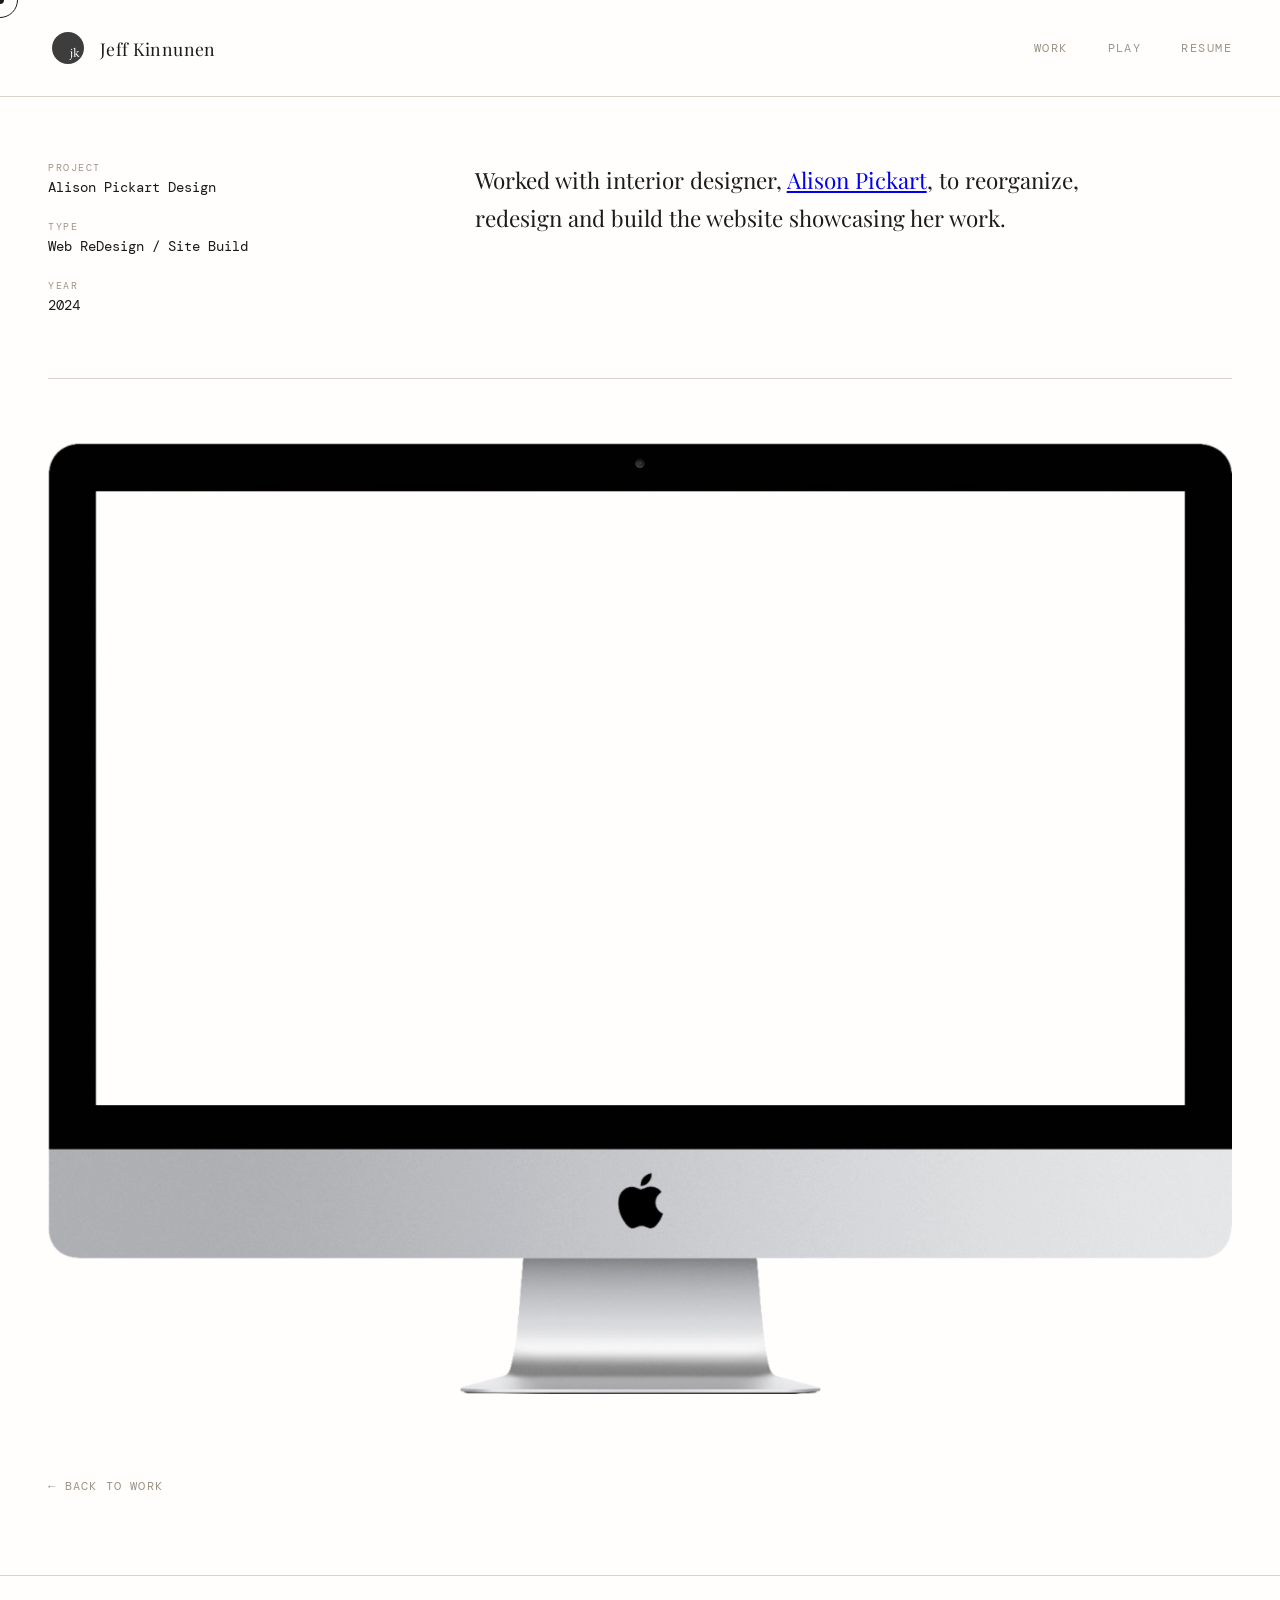
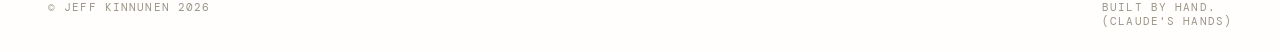
==== alisonpickart.html @ 4a00dc33 "Add files via upload" ====
<!DOCTYPE html>
<html lang="en">
<head>
  <meta charset="UTF-8" />
  <meta name="viewport" content="width=device-width, initial-scale=1.0"/>
  <title>Alison Pickart Design</title>
  <link rel="stylesheet" href="styles.css" />
</head>
<body>

  <site-header></site-header>

  <!-- INTRO -->
  <section class="project-intro">
    <div class="project-meta">
      <div class="meta-item">
        <span class="meta-label">Project</span>
        <span class="meta-value">Alison Pickart Design</span>
      </div>
      <div class="meta-item">
        <span class="meta-label">Type</span>
        <span class="meta-value">Web ReDesign / Site Build</span>
      </div>
      <div class="meta-item">
        <span class="meta-label">Year</span>
        <span class="meta-value">2024</span>
      </div>
    </div>
    <div class="project-description">
      <p>Worked with interior designer, <a href="https://www.alisonpickart.com/" target="_blank">Alison Pickart</a>, to reorganize, redesign and build the website showcasing her work.</p>
    </div>
  </section>

<div class="project-divider"></div>

<!-- DESKTOP + MOBILE SIDE BY SIDE -->
  <section class="project-screens">
    <div class="screen screen--mobile">
      <div class="desktop-frame">
        <div class="desktop-screen">
          <div class="desktop-screen-inner">
            <img src="images/APinteriors.png" alt="Plants For The Win" />
          </div>
        </div>
          <img src="images/desktop.png" alt="iPhone frame" class="phone-bezel" />
      </div>
    </div>
  </section>

  <!-- BACK LINK -->
  <div class="project-back">
    <a href="index.html">← Back to Work</a>
  </div>

  <site-footer></site-footer>
  <script src="components.js"></script>

  <script>

  // ── Phone scroll ─────────────────────────────
  const desktopFrame  = document.querySelector('.desktop-frame');
  const desktopScreen = document.querySelector('.desktop-screen-inner');
  let currentScroll = 0;

  desktopFrame.addEventListener('wheel', (e) => {
    e.preventDefault();
    const containerH = document.querySelector('.desktop-screen').offsetHeight;
    const totalH     = Array.from(desktopScreen.children)
                         .reduce((sum, img) => sum + img.offsetHeight, 0);
    const maxScroll  = totalH - containerH;
    currentScroll = Math.min(Math.max(currentScroll + e.deltaY, 0), maxScroll);
    desktopScreen.style.transform = `translateY(-${currentScroll}px)`;
  }, { passive: false });

</script>

</body>
</html>
---- styles.css ----
/* ============================================================
   styles.css — Shared styles for Work, Play, and Resume pages
   ============================================================ */

@import url('https://fonts.googleapis.com/css2?family=Playfair+Display:ital,wght@0,400;0,700;1,400&family=DM+Mono:wght@300;400&display=swap');

*, *::before, *::after {
  box-sizing: border-box;
  margin: 0;
  padding: 0;
}


:root {
  --bg:      #fffefd;
  --ink:     #1A1A18;
  --accent:  #C8502A;
  --muted:   #9A9587;
  --border:  #D8D3CB;
  --cursor-color: #1A1A18;
  --dot-size:     8px;
  --ring-size:    36px;
  --ring-border:  1.5px;
}

body {
  background: var(--bg);
  color: var(--ink);
  font-family: 'DM Mono', monospace;
  min-height: 100vh;
  cursor: none;
}

/* ── FOOTER ──────────────────────────────────────────────── */
footer {
  display: flex;
  justify-content: space-between;
  padding: 24px 48px;
  border-top: 1px solid var(--border);
  font-size: 0.7rem;
  letter-spacing: 0.1em;
  text-transform: uppercase;
  color: var(--muted);
}

 /* ─── Cursor Elements ──────────────────────────── */
* { cursor: none !important; }
    /* Small dot — snaps instantly to mouse */
    #cursor-dot {
      position: fixed;
      top: 0; left: 0;
      width: var(--dot-size);
      height: var(--dot-size);
      background: var(--cursor-color);
      border-radius: 50%;
      pointer-events: none;
      z-index: 99999;
      transform: translate(-50%, -50%);
      /* No transition — instant follow */
      will-change: transform;
    }

    /* Larger ring — lags slightly behind */
    #cursor-ring {
      position: fixed;
      top: 0; left: 0;
      width: var(--ring-size);
      height: var(--ring-size);
      border: var(--ring-border) solid var(--cursor-color);
      border-radius: 50%;
      pointer-events: none;
      z-index: 99998;
      transform: translate(-50%, -50%);
      transition:
        width 0.25s ease,
        height 0.25s ease,
        border-color 0.25s ease,
        opacity 0.25s ease,
        background 0.25s ease;
      will-change: transform;
    }
    /* ─── Cursor States ────────────────────────────── */

    /* Hovering a link or button → ring expands & fills slightly */
    #cursor-ring.is-hovering {
      width: 52px;
      height: 52px;
      background: rgba(17,17,17,0.06);
      border-color: var(--cursor-color);
    }

    /* Dot hides on hover (ring takes over) */
    #cursor-dot.is-hovering {
      opacity: 0;
      transform: translate(-50%, -50%) scale(0);
      transition: opacity 0.15s, transform 0.15s;
    }

    /* Clicking → ring shrinks */
    #cursor-ring.is-clicking {
      width: 22px;
      height: 22px;
      background: rgba(17,17,17,0.15);
    }

    /* Cursor hidden when leaving window */
    #cursor-dot.is-hidden,
    #cursor-ring.is-hidden {
      opacity: 0;
    }

/* ── HEADER ──────────────────────────────────────────────── */

header {
  display: flex;
  align-items: center;
  justify-content: space-between;
  padding: 28px 48px;
  border-bottom: 1px solid var(--border);
  position: sticky;
  top: 0;
  background: var(--bg);
  z-index: 10;
}

.logo {
  display: flex;
  align-items: center;
  gap: 12px;
  text-decoration: none;
}

.logo-mark {
  width: 40px;
  height: 40px;
  display: grid;
  place-items: center;
}

.logo-mark svg {
  width: 32px;
  height: 32px;
  fill: var(--bg);
}

.logo-text {
  font-family: 'Playfair Display', serif;
  font-size: 1.1rem;
  color: var(--ink);
  letter-spacing: 0.02em;
}

nav {
  display: flex;
  gap: 40px;
  list-style: none;
  align-items: center;
}

nav a {
  font-family: 'DM Mono', monospace;
  font-size: 0.75rem;
  letter-spacing: 0.12em;
  text-transform: uppercase;
  color: var(--muted);
  text-decoration: none;
  transition: color 0.2s;
  position: relative;
}

nav a:hover {
  color: var(--ink);
}

nav a.active {
  color: var(--ink);
}

nav a.active::after {
  content: '';
  position: absolute;
  bottom: -4px;
  left: 0;
  right: 0;
  height: 1px;
  background: var(--accent);
}

a.work-item {
  display: block;
  text-decoration: none;
  color: inherit;
}

/* ── HAMBURGER BUTTON ────────────────────────────────────── */
.hamburger {
  display: none;
  flex-direction: column;
  justify-content: space-between;
  width: 28px;
  height: 18px;
  background: none;
  border: none;
  cursor: none;
  padding: 0;
}

.hamburger span {
  display: block;
  width: 100%;
  height: 1.5px;
  background: var(--ink);
  transition: transform 0.3s ease, opacity 0.3s ease;
}

/* ── MOBILE OVERLAY ──────────────────────────────────────── */
.mobile-overlay {
  position: fixed;
  inset: 0;
  background: var(--bg);
  z-index: 100;
  display: flex;
  flex-direction: column;
  align-items: center;
  justify-content: center;
  opacity: 0;
  pointer-events: none;
  transition: opacity 0.4s ease;
}

.mobile-overlay.is-open {
  opacity: 1;
  pointer-events: all;
}

.overlay-close {
  position: absolute;
  top: 28px;
  right: 48px;
  background: none;
  border: none;
  font-family: 'DM Mono', monospace;
  font-size: 1.2rem;
  color: var(--muted);
  cursor: none;
  transition: color 0.2s;
}

.overlay-close:hover { color: var(--ink); }

.overlay-nav {
  display: flex;
  flex-direction: column;
  align-items: center;
  gap: 48px;
}

.overlay-nav a {
  font-family: 'Playfair Display', serif;
  font-size: clamp(2.5rem, 10vw, 4rem);
  color: var(--ink);
  text-decoration: none;
  letter-spacing: -0.02em;
  transition: color 0.2s;
}

.overlay-nav a:hover,
.overlay-nav a.active { color: var(--accent); }

/* ── RESPONSIVE ──────────────────────────────────────────── */
@media (max-width: 768px) {
  .desktop-nav { display: none; }
  .hamburger   { display: flex; }
}

/* ── PAGE TITLE ──────────────────────────────────────────── */

.page-title {
  padding: 56px 48px 32px;
  display: flex;
  align-items: baseline;
  gap: 16px;
}

.page-title h1 {
  font-family: 'Playfair Display', serif;
  font-size: clamp(2.5rem, 5vw, 4rem);
  font-weight: 400;
  letter-spacing: -0.02em;
  line-height: 1;
}

.page-title span {
  font-size: 0.7rem;
  letter-spacing: 0.15em;
  color: var(--muted);
  text-transform: uppercase;
}

/* ── PLACEHOLDER IMAGE SHARED ────────────────────────────── */

.work-thumb {
  position: absolute;
  inset: 0;
  width: 100%;
  height: 100%;
  display: flex;
  flex-direction: column;
  align-items: center;
  justify-content: center;
  gap: 8px;
}

.work-thumb span {
  font-size: 0.65rem;
  letter-spacing: 0.1em;
  text-transform: uppercase;
  color: var(--muted);
}

.placeholder-img {
  position: absolute;
  inset: 0;
  width: 100%;
  height: 100%;
  display: flex;
  flex-direction: column;
  align-items: center;
  justify-content: center;
  gap: 8px;
}

.placeholder-img svg {
  width: 36px;
  height: 36px;
  opacity: 0.3;
}

.placeholder-img span {
  font-size: 0.65rem;
  letter-spacing: 0.1em;
  text-transform: uppercase;
  color: var(--muted);
}

/* ── WORK PAGE GRID HP ──────────────────────────────────────── */

.work-grid {
  padding: 0 48px 80px;
  display: grid;
  grid-template-columns: repeat(2, 1fr);
  gap: 2px;
}

.work-item {
  position: relative;
  overflow: hidden;
  cursor: pointer;
  background: var(--border);
  animation: fadeUp 0.6s ease both;
}

.work-item::before {
  content: '';
  display: block;
  padding-top: 100%;
}

.work-item .overlay {
  position: absolute;
  inset: 0;
  background: var(--ink);
  opacity: 0;
  transition: opacity 0.35s;
}

.work-item:hover .overlay { opacity: 0.55; }

.overlay-label {
  font-family: 'Playfair Display', serif;
  color: var(--bg);
  font-size: 1.1rem;
  position: absolute;
  bottom: 24px;
  left: 24px;
  transform: translateY(8px);
  transition: transform 0.35s;
}

.work-item:hover .overlay-label { transform: translateY(0); }

/* ── PLAY PAGE COLLAGE ───────────────────────────────────── */

.collage {
  padding: 0 48px 80px;
  display: grid;
  grid-template-columns: repeat(12, 1fr);
  grid-auto-rows: 80px;
  gap: 2px;
}

.collage-item {
  position: relative;
  overflow: hidden;
  cursor: pointer;
  animation: fadeUp 0.6s ease both;
}

/* Collage spanning rules — varied sizes for organic feel */
.collage-item:nth-child(1)  { grid-column: span 5; grid-row: span 4; }
.collage-item:nth-child(2)  { grid-column: span 7; grid-row: span 3; }
.collage-item:nth-child(3)  { grid-column: span 4; grid-row: span 3; }
.collage-item:nth-child(4)  { grid-column: span 3; grid-row: span 2; }
.collage-item:nth-child(5)  { grid-column: span 7; grid-row: span 4; }
.collage-item:nth-child(6)  { grid-column: span 5; grid-row: span 3; }
.collage-item:nth-child(7)  { grid-column: span 4; grid-row: span 2; }
.collage-item:nth-child(8)  { grid-column: span 3; grid-row: span 3; }
.collage-item:nth-child(9)  { grid-column: span 5; grid-row: span 3; }

.collage-item:nth-child(1) { animation-delay: 0.04s; }
.collage-item:nth-child(2) { animation-delay: 0.08s; }
.collage-item:nth-child(3) { animation-delay: 0.12s; }
.collage-item:nth-child(4) { animation-delay: 0.16s; }
.collage-item:nth-child(5) { animation-delay: 0.20s; }
.collage-item:nth-child(6) { animation-delay: 0.24s; }
.collage-item:nth-child(7) { animation-delay: 0.28s; }
.collage-item:nth-child(8) { animation-delay: 0.32s; }
.collage-item:nth-child(9) { animation-delay: 0.36s; }

.collage-item:nth-child(odd)  .placeholder-img { background: #D8D4CE; }
.collage-item:nth-child(even) .placeholder-img { background: #CECCD6; }
.collage-item:nth-child(3n)   .placeholder-img { background: #CED6D2; }

.collage-item:nth-child(odd)  .work-thumb { background: #D8D4CE; }
.collage-item:nth-child(even) .work-thumb { background: #CECCD6; }
.collage-item:nth-child(3n)   .work-thumb { background: #CED6D2; }

.collage-item:hover .placeholder-img::after {
  content: '';
  position: absolute;
  inset: 0;
  background: var(--ink);
  opacity: 0.25;
  transition: opacity 0.3s;
}


/* ── PROJECT PAGE ────────────────────────────────────────── */

.project-hero {
  position: relative;
  width: 100%;
  height: 70vh;
  background: var(--border);
  overflow: hidden;
}

.project-hero .placeholder-img {
  position: absolute;
  inset: 0;
  background: #D8D4CE;
}

.project-intro {
  display: grid;
  grid-template-columns: 1fr 2fr;
  gap: 48px;
  padding: 64px 48px;
}

.project-meta {
  display: flex;
  flex-direction: column;
  gap: 24px;
}

.meta-item {
  display: flex;
  flex-direction: column;
  gap: 4px;
}

.meta-label {
  font-size: 0.65rem;
  letter-spacing: 0.15em;
  text-transform: uppercase;
  color: var(--muted);
}

.meta-value {
  font-size: 0.9rem;
  color: var(--ink);
}

.project-description p {
  font-family: 'Playfair Display', serif;
  font-size: clamp(1.1rem, 2vw, 1.4rem);
  line-height: 1.7;
  font-weight: 400;
  color: var(--ink);
  max-width: 640px;
}

.project-divider {
  height: 1px;
  background: var(--border);
  margin: 0 48px;
}

.project-screens {
  padding: 64px 48px 80px;
}

.screen-pair {
  display: grid;
  grid-template-columns: 2fr 1fr;
  gap: 24px;
  align-items: start;
}

.screen {
  display: flex;
  flex-direction: column;
  gap: 12px;
}

.screen--desktop .placeholder-img,
.screen--mobile .placeholder-img {
  position: relative;
  width: 100%;
  background: #D0D4D8;
}

.screen--desktop .placeholder-img { padding-top: 62%; }
.screen--mobile  .placeholder-img { padding-top: 180%; background: #D4D0D8; }

.screen--desktop .placeholder-img svg,
.screen--mobile  .placeholder-img svg {
  position: absolute;
  top: 50%; left: 50%;
  transform: translate(-50%, -50%);
  width: 36px; height: 36px;
  opacity: 0.3;
}

.screen--desktop .placeholder-img span,
.screen--mobile  .placeholder-img span {
  position: absolute;
  bottom: 16px; left: 0; right: 0;
  text-align: center;
  font-size: 0.65rem;
  letter-spacing: 0.1em;
  text-transform: uppercase;
  color: var(--muted);
}

.screen-caption {
  font-size: 0.7rem;
  letter-spacing: 0.1em;
  text-transform: uppercase;
  color: var(--muted);
}

.project-back {
  padding: 0 48px 80px;
}

.project-back a {
  font-size: 0.75rem;
  letter-spacing: 0.1em;
  text-transform: uppercase;
  color: var(--muted);
  text-decoration: none;
  transition: color 0.2s;
}

.project-back a:hover { color: var(--ink); }

.phone-frame {
  position: relative;
  width: 100%;
}

.phone-bezel {
  position: relative;
  width: 100%;
  display: block;
  z-index: 2;
}

.phone-screen {
  position: absolute;
  top: 2.5%;
  left: 6.5%;
  width: 87%;
  height: 95%;
  overflow: hidden;
  border-radius: 10px;
  z-index: 1;
}

.phone-screen-inner {
  display: flex;
  flex-direction: column;
  width: 100%;
  line-height: 0;
  transition: transform 0.3s cubic-bezier(0.25, 0.46, 0.45, 0.94);
}

.phone-screen-inner img {
  width: 100%;
  display: block;
  flex-shrink: 0;
}

.phone-screen img {
  width: 100%;
  display: block;
  flex-shrink: 0;
}

.desktop-frame {
  position: relative;
  width: 100%;
}

.desktop-bezel {
  position: relative;
  width: 100%;
  display: block;
  z-index: 2;
}

.desktop-screen {
  position: absolute;
  top: 2.5%;
  left: 4%;
  width: 92%;
  height: 69%;
  overflow: hidden;
  border-radius: 1px;
  z-index: 1;
}

.desktop-screen-inner {
  display: flex;
  flex-direction: column;
  width: 100%;
  line-height: 0;
  transition: transform 0.3s cubic-bezier(0.25, 0.46, 0.45, 0.94);
}

.desktop-screen-inner img {
  width: 100%;
  display: block;
  flex-shrink: 0;
}

.desktop-screen img {
  width: 100%;
  display: block;
  flex-shrink: 0;
}

/* ── PFTW ────────────────────────────────────────────── */
.project-hero {
  display: flex;
  align-items: center;
  justify-content: center;
  background-image: url('images/PFTW-herobackground.png');
  background-size: cover;
  background-position: center;
  width: 100%;
  height: 70vh;
  overflow: visible;
  box-shadow: inset 0 0 0 1000px rgba(0,30,70,.4);
}

.PFTWHyper {
  color: rgb(0 180 105);
}

.ml4 {
  position: relative;
  font-weight: 900;
  font-size: 3.5em;
  text-align: center;
  color: #fff;
  font-family: 'futura', serif;
  will-change: transform;
  padding: 0;
  margin: 0;
  width: 100%;
  height: 250px;
  overflow: visible;
}

.smallasterisk {
  font-size: .85em;
}

.topalign{
  font-size: .6em;  
  vertical-align: text-top;
}

.ml4 .letters {
  position: absolute;
  left: 0;
  right: 0;
  top: 50%;
  transform: translateY(-50%);
  opacity: 0;
  will-change: transform;
  padding: 0 48px;
  line-height: 0;
  width: 100%;
  text-align: center;
}

.asterisk{
  letter-spacing:-.5em;
}

.headline1 {
  line-height: 1em;
  display: block;
}

.copybelow {
  font-size: 0.35em;
  line-height: 2em;
  display: block;
  margin-left: -18px;
}

.ml4 .letters.animate-in {
  animation: letterIn 0.6s cubic-bezier(0.16, 1, .3, 1) forwards;
}

.ml4 .letters.animate-out {
  animation: letterOut 0.6s ease-in forwards;
}

@keyframes letterIn {
  0%   { opacity: 0; transform: translateY(-50%) scale(0.2); }
  60%  { opacity: 1; transform: translateY(-50%) scale(1.1); }
  80%  { transform: translateY(-50%) scale(0.95); }
  100% { opacity: 1; transform: translateY(-50%) scale(1); }
}

@keyframes letterOut {
  0%   { opacity: 1; transform: translateY(-50%) scale(1); }
  100% { opacity: 0; transform: translateY(-50%) scale(2); }
}


.sketches {
  display: flex;
  align-items: center;
  justify-content: center;
  width: 100%;
  margin: 0 auto;
}
/* ── PFTW FIGMA EMBED ─────────────────────────────────────────── */
.figma-embed {
  padding: 0 48px 64px;
}

.figma-embed iframe {
  width: 100%;
  height: 600px;
  border: 1px solid var(--border);
  display: block;
}

.figma-intro {
  font-family: 'Playfair Display', serif;
  font-size: clamp(1rem, 2vw, 1.2rem);
  line-height: 1.7;
  color: var(--ink);
  margin-bottom: 24px;
  max-width: 740px;
  padding-top: 48px;
}

/* ── PFTW CAROUSEL ────────────────────────────────────────────── */
.carousel {
  position: relative;
  display: flex;
  align-items: center;
  gap: 16px;
}

.carousel-track-wrapper {
  overflow: hidden;
  width: 100%;
}

.carousel-track {
  display: flex;
  transition: transform 0.5s cubic-bezier(0.25, 0.46, 0.45, 0.94);
}

.carousel-slide {
  min-width: 100%;
  display: flex;
  justify-content: center;
}

.carousel-slide img {
  width: 100%;
  max-height: 560px;
  object-fit: contain;
  display: block;
}

.carousel-btn {
  flex-shrink: 0;
  background: none;
  border: 1px solid var(--border);
  color: var(--ink);
  width: 44px;
  height: 44px;
  display: grid;
  place-items: center;
  cursor: none;
  font-size: 1rem;
  transition: background 0.2s, color 0.2s;
}

.carousel-btn:hover {
  background: var(--ink);
  color: var(--bg);
}

.carousel-dots {
  position: absolute;
  bottom: -32px;
  left: 50%;
  transform: translateX(-50%);
  display: flex;
  gap: 8px;
}

.carousel-dot {
  width: 6px;
  height: 6px;
  border-radius: 50%;
  border: none;
  background: var(--border);
  cursor: none;
  padding: 0;
  transition: background 0.2s;
}

.carousel-dot.is-active {
  background: var(--ink);
}

@media (max-width: 768px) {
  .carousel-btn { display: none; }
}

/* ── PROJECT HERO GRID ───────────────────────────────────── */
.project-hero-grid {
  display: grid;
  grid-template-columns: repeat(3, 1fr);
  gap: 2px;
}

.section-img {
  width: 100%;
  height: 100%;
  object-fit: cover;
  display: block;
}

.hero-jump {
  position: relative;
  display: block;
  text-decoration: none;
  overflow: hidden;
}

.hero-jump::before {
  content: '';
  display: block;
  padding-top: 75%;
}

.hero-jump .placeholder-img {
  position: absolute;
  inset: 0;
  background: #f7f7f7;
  transition: transform 0.4s ease;
}

.hero-jump-img {
  position: absolute;
  inset: 10;
  width: 90%;
  height: 90%;
  object-fit: cover;
}

.hero-jump:hover .placeholder-img {
  transform: scale(1.03);
}

.hero-jump-label {
  position: absolute;
  bottom: 24px;
  left: 24px;
  display: flex;
  flex-direction: column;
  gap: 4px;
}

.hero-jump-number {
  font-family: 'DM Mono', monospace;
  font-size: 0.65rem;
  letter-spacing: 0.15em;
  color: rgba(255,255,255,0.6);
}

.hero-jump-title {
  font-family: 'Playfair Display', serif;
  font-size: 1.1rem;
  color: #fff;
  opacity: 0;
  transform: translateY(6px);
  transition: opacity 0.3s ease, transform 0.3s ease;
}

.hero-jump:hover .hero-jump-title {
  opacity: 1;
  transform: translateY(0);
}

/* ── PROJECT FOOTNOTE ────────────────────────────────────── */
.project-footnote {
  padding: 40px 48px 64px;
  display: flex;
  flex-direction: column;
  gap: 12px;
}

.project-footnote p {
  font-family: 'DM Mono', monospace;
  font-size: 0.75rem;
  letter-spacing: 0.08em;
  color: var(--muted);
}

.project-footnote ul {
  list-style: none;
  display: flex;
  flex-direction: column;
  gap: 6px;
}

.project-footnote li {
  font-family: 'DM Mono', monospace;
  font-size: 0.75rem;
  letter-spacing: 0.08em;
  color: var(--muted);
  padding-left: 12px;
  position: relative;
}

.project-footnote li::before {
  content: '—';
  position: absolute;
  left: 0;
  color: var(--accent);
}


/* ── PROJECT SECTIONS ────────────────────────────────────── */
.project-section {
  padding: 0 48px;
  scroll-margin-top: 80px;
}

.project-section-header {
  display: flex;
  align-items: baseline;
  gap: 16px;
  margin-bottom: 40px;
}

.project-section-number {
  font-family: 'DM Mono', monospace;
  font-size: 0.7rem;
  letter-spacing: 0.15em;
  color: var(--muted);
}

.project-section-title {
  font-family: 'Playfair Display', serif;
  font-size: clamp(1.5rem, 3vw, 2.5rem);
  font-weight: 400;
  color: var(--ink);
}

.project-section-body {
  display: grid;
  grid-template-columns: 1fr 2fr;
  gap: 48px;
  align-items: start;
}

.project-section-text p {
  font-family: 'DM Mono', monospace;
  font-size: 0.9rem;
  line-height: 1.8;
  color: var(--muted);
}

.project-section-image .placeholder-img {
  position: relative;
  padding-top: 65%;
  background: #D8D4CE;
}

.project-section-image .placeholder-img svg,
.project-section-image .placeholder-img span {
  position: absolute;
  top: 50%;
  left: 50%;
  transform: translate(-50%, -50%);
}

.project-section-image .placeholder-img span {
  top: calc(50% + 28px);
}

/* ── HERO TEXT ───────────────────────────────────────────── */
.project-hero {
  display: flex;
  align-items: center;
  justify-content: center;
}

.hero-text {
  text-align: center;
  padding: 0 24px;
}

.hero-headline {
  font-family: 'Playfair Display', serif;
  font-size: clamp(1.8rem, 4vw, 3.5rem);
  font-weight: 700;
  color: var(--ink);
  line-height: 1.2;
}

.hero-cycling {
  display: inline-block;
  color: var(--accent);
  transition: opacity 0.4s ease;
}

.hero-cycling.fade-out {
  opacity: 0;
}

.hero-sub {
  margin-top: 12px;
  font-size: 0.75rem;
  letter-spacing: 0.15em;
  text-transform: uppercase;
  color: var(--muted);
}

/* ── ANIMATIONS ──────────────────────────────────────────── */

@keyframes fadeUp {
  from { opacity: 0; transform: translateY(20px); }
  to   { opacity: 1; transform: translateY(0); }
}

/* ── RESPONSIVE ──────────────────────────────────────────── */


@media (hover: none), (pointer: coarse) {
  #cursor-dot, #cursor-ring { display: none; }
}

@media (max-width: 768px) {
  .project-intro   { grid-template-columns: 1fr; padding: 40px 24px; }
  .project-divider { margin: 0 24px; }
  .project-screens { padding: 40px 24px 60px; }
  .screen-pair     { grid-template-columns: 1fr; }
  .project-back    { padding: 0 24px 60px; }
  .project-hero    { height: 50vw; }
}

@media (max-width: 768px) {
  header          { padding: 20px 24px; }
  nav             { gap: 20px; }
  .page-title     { padding: 36px 24px 20px; }
  .work-grid      { padding: 0 24px 48px; }
  .collage        { padding: 0 24px 48px; grid-template-columns: repeat(6, 1fr); }
  .collage-item:nth-child(1) { grid-column: span 3; grid-row: span 3; }
  .collage-item:nth-child(2) { grid-column: span 3; grid-row: span 2; }
  .collage-item:nth-child(3) { grid-column: span 2; grid-row: span 2; }
  .collage-item:nth-child(4) { grid-column: span 4; grid-row: span 2; }
  .collage-item:nth-child(5) { grid-column: span 6; grid-row: span 3; }
  .collage-item:nth-child(6) { grid-column: span 3; grid-row: span 2; }
  .collage-item:nth-child(7) { grid-column: span 3; grid-row: span 2; }
  .collage-item:nth-child(8) { grid-column: span 2; grid-row: span 3; }
  .collage-item:nth-child(9) { grid-column: span 4; grid-row: span 3; }
}

@media (max-width: 768px) {
  .figma-embed          { padding: 0 24px 48px; }
  .figma-embed iframe   { height: 400px; }
}

@media (max-width: 480px) {
  .work-grid { grid-template-columns: 1fr; }
}

@media (max-width: 480px) {
  .project-hero-grid      { grid-template-columns: 1fr; }
  .project-section        { padding: 40px 24px; }
  .project-section-body   { grid-template-columns: 1fr; }
}


@media (max-width: 480px) {
  .project-footnote { padding: 32px 24px 48px; }
}
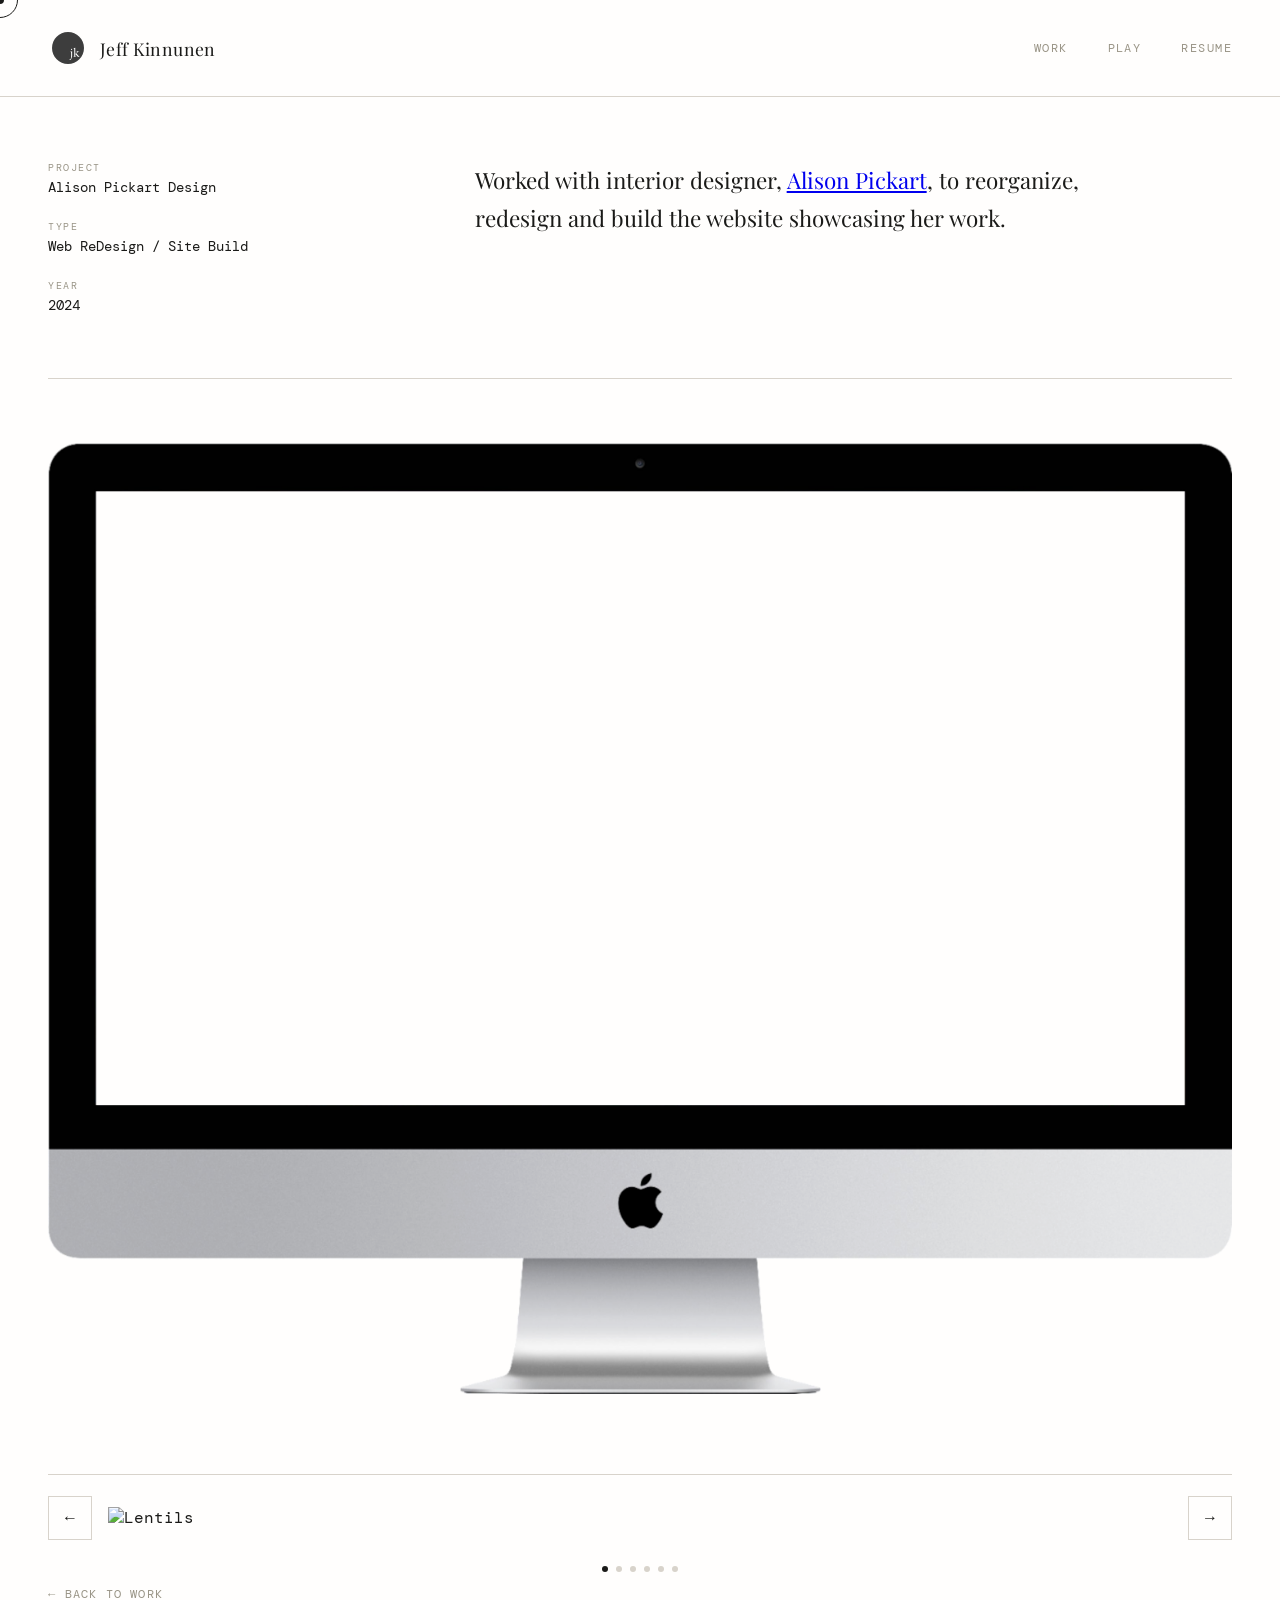
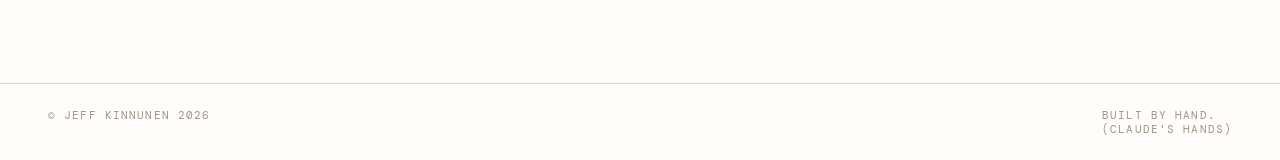
==== commit 40049d96: "Add files via upload" ====
--- a/alisonpickart.html
+++ b/alisonpickart.html
@@ -47,6 +47,47 @@
     </div>
   </section>
 
+  <div class="project-divider"></div>
+<br>
+  <section class="project-section" id="social-content">
+  <div class="carousel">
+    <button class="carousel-btn carousel-btn--prev" aria-label="Previous">&#8592;</button>
+    <div class="carousel-track-wrapper">
+      <div class="carousel-track">
+        <div class="carousel-slide">
+          <img src="images/APabout.png" alt="Lentils" />
+        </div>
+        <div class="carousel-slide">
+          <img src="images/APpress.png" alt="Edamame" />
+        </div>
+        <div class="carousel-slide">
+          <img src="images/APcontact.png" alt="Quinoa" />
+        </div>
+        <div class="carousel-slide">
+          <img src="images/APcollaborations.png" alt="Quinoa" />
+        </div>
+        <div class="carousel-slide">
+          <img src="images/APdestinations.png" alt="Quinoa" />
+        </div>
+        <div class="carousel-slide">
+          <img src="images/APshop.png" alt="Quinoa" />
+        </div>
+      </div>
+    </div>
+    <button class="carousel-btn carousel-btn--next" aria-label="Next">&#8594;</button>
+
+    <div class="carousel-dots">
+      <button class="carousel-dot is-active" aria-label="Slide 1"></button>
+      <button class="carousel-dot" aria-label="Slide 2"></button>
+      <button class="carousel-dot" aria-label="Slide 3"></button>
+      <button class="carousel-dot" aria-label="Slide 4"></button>
+      <button class="carousel-dot" aria-label="Slide 5"></button>
+      <button class="carousel-dot" aria-label="Slide 6"></button>
+    </div>
+  </div>
+</section>
+<br>
+<br>
   <!-- BACK LINK -->
   <div class="project-back">
     <a href="index.html">← Back to Work</a>
@@ -74,5 +115,33 @@
 
 </script>
 
+<script>
+  // ── Carousel ──────────────────────────────────
+  const track   = document.querySelector('.carousel-track');
+  const slides  = document.querySelectorAll('.carousel-slide');
+  const dots    = document.querySelectorAll('.carousel-dot');
+  const prevBtn = document.querySelector('.carousel-btn--prev');
+  const nextBtn = document.querySelector('.carousel-btn--next');
+  let current   = 0;
+
+  function goTo(index) {
+    current = (index + slides.length) % slides.length;
+    track.style.transform = `translateX(-${current * 100}%)`;
+    dots.forEach((dot, i) => dot.classList.toggle('is-active', i === current));
+  }
+
+  prevBtn.addEventListener('click', () => goTo(current - 1));
+  nextBtn.addEventListener('click', () => goTo(current + 1));
+  dots.forEach((dot, i) => dot.addEventListener('click', () => goTo(i)));
+
+  // Swipe support for mobile
+  let startX = 0;
+  track.addEventListener('touchstart', e => startX = e.touches[0].clientX);
+  track.addEventListener('touchend', e => {
+    const diff = startX - e.changedTouches[0].clientX;
+    if (Math.abs(diff) > 50) goTo(diff > 0 ? current + 1 : current - 1);
+  });
+</script>
+
 </body>
 </html>
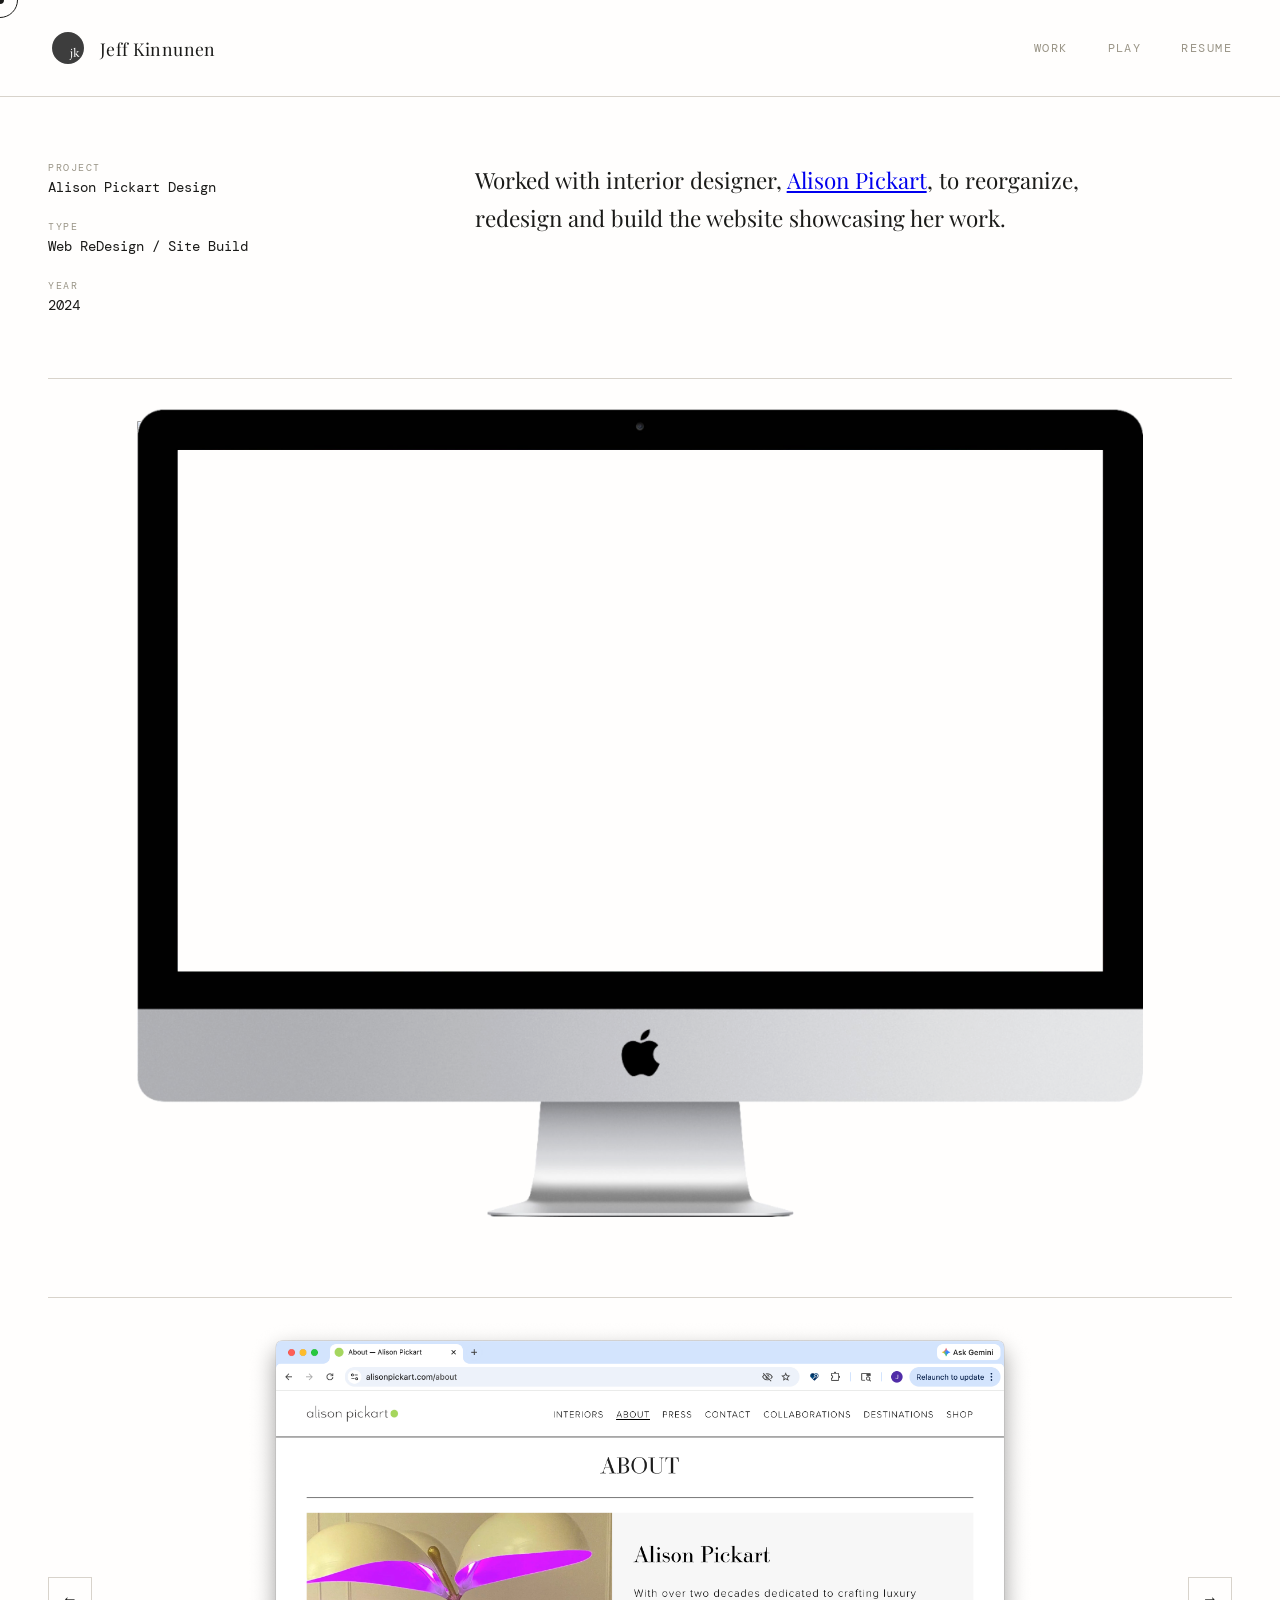
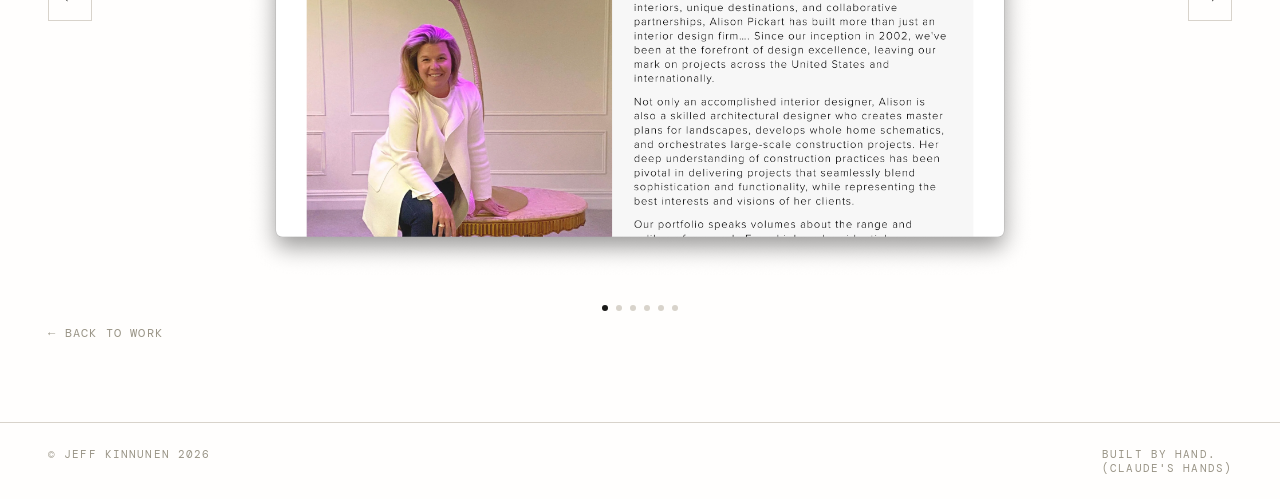
==== commit 32e1d9ee: "Add files via upload" ====
--- a/alisonpickart.html
+++ b/alisonpickart.html
@@ -31,7 +31,7 @@
     </div>
   </section>
 
-<div class="project-divider"></div>
+<div class="project-divider project-divider-padding"></div>
 
 <!-- DESKTOP + MOBILE SIDE BY SIDE -->
   <section class="project-screens">
--- a/styles.css
+++ b/styles.css
@@ -506,9 +506,12 @@
   background: var(--border);
   margin: 0 48px;
 }
+.project-divider-padding {
+  margin-bottom: 30px;
+}
 
 .project-screens {
-  padding: 64px 48px 80px;
+  padding: 0 48px 80px;
 }
 
 .screen-pair {
@@ -621,7 +624,8 @@
 
 .desktop-frame {
   position: relative;
-  width: 100%;
+  width: 85%;
+  margin: 0 auto;
 }
 
 .desktop-bezel {
@@ -633,9 +637,8 @@
 
 .desktop-screen {
   position: absolute;
-  top: 2.5%;
-  left: 4%;
-  width: 92%;
+  top: 1.5%;
+  width: 100%;
   height: 69%;
   overflow: hidden;
   border-radius: 1px;
@@ -781,7 +784,17 @@
   color: var(--ink);
   margin-bottom: 24px;
   max-width: 740px;
-  padding-top: 48px;
+  padding: 48px 0 0;
+}
+
+.support-text {
+  font-family: 'Playfair Display', serif;
+  font-size: clamp(1rem, 2vw, 1.2rem);
+  line-height: 1.7;
+  color: var(--ink);
+  margin-bottom: 24px;
+  max-width: 740px;
+  padding: 48px 0 0 48px;
 }
 
 /* ── PFTW CAROUSEL ────────────────────────────────────────────── */
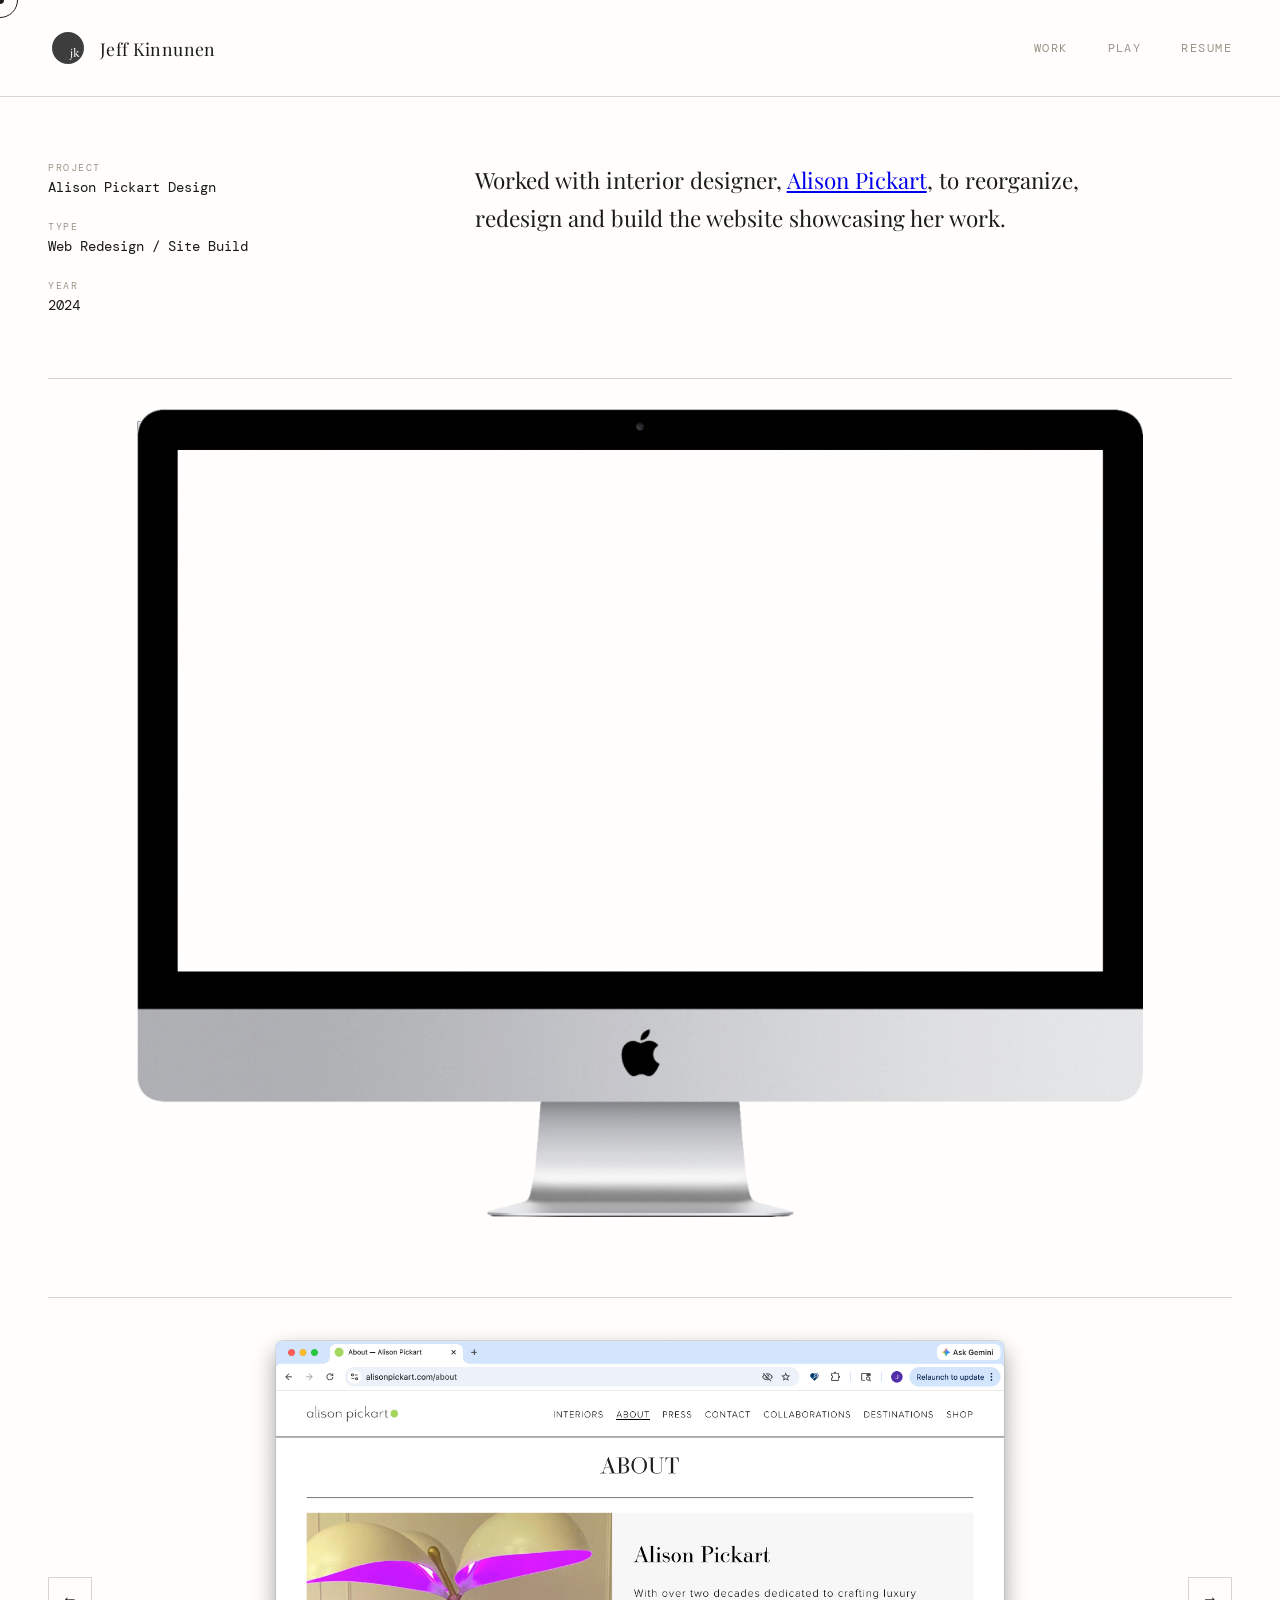
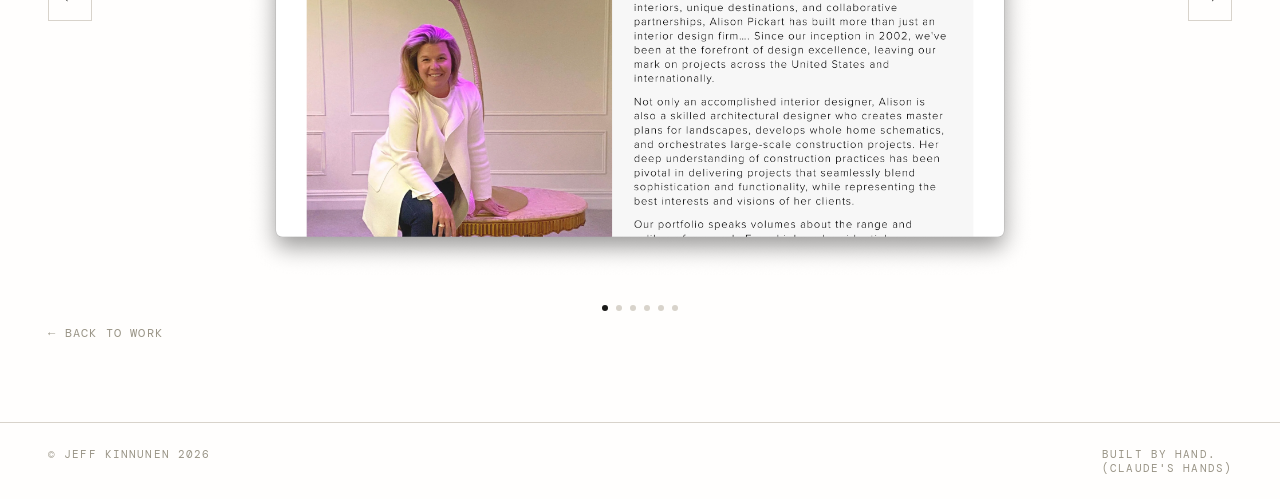
==== commit 48de4b7e: "Add files via upload" ====
--- a/alisonpickart.html
+++ b/alisonpickart.html
@@ -19,7 +19,7 @@
       </div>
       <div class="meta-item">
         <span class="meta-label">Type</span>
-        <span class="meta-value">Web ReDesign / Site Build</span>
+        <span class="meta-value">Web Redesign / Site Build</span>
       </div>
       <div class="meta-item">
         <span class="meta-label">Year</span>
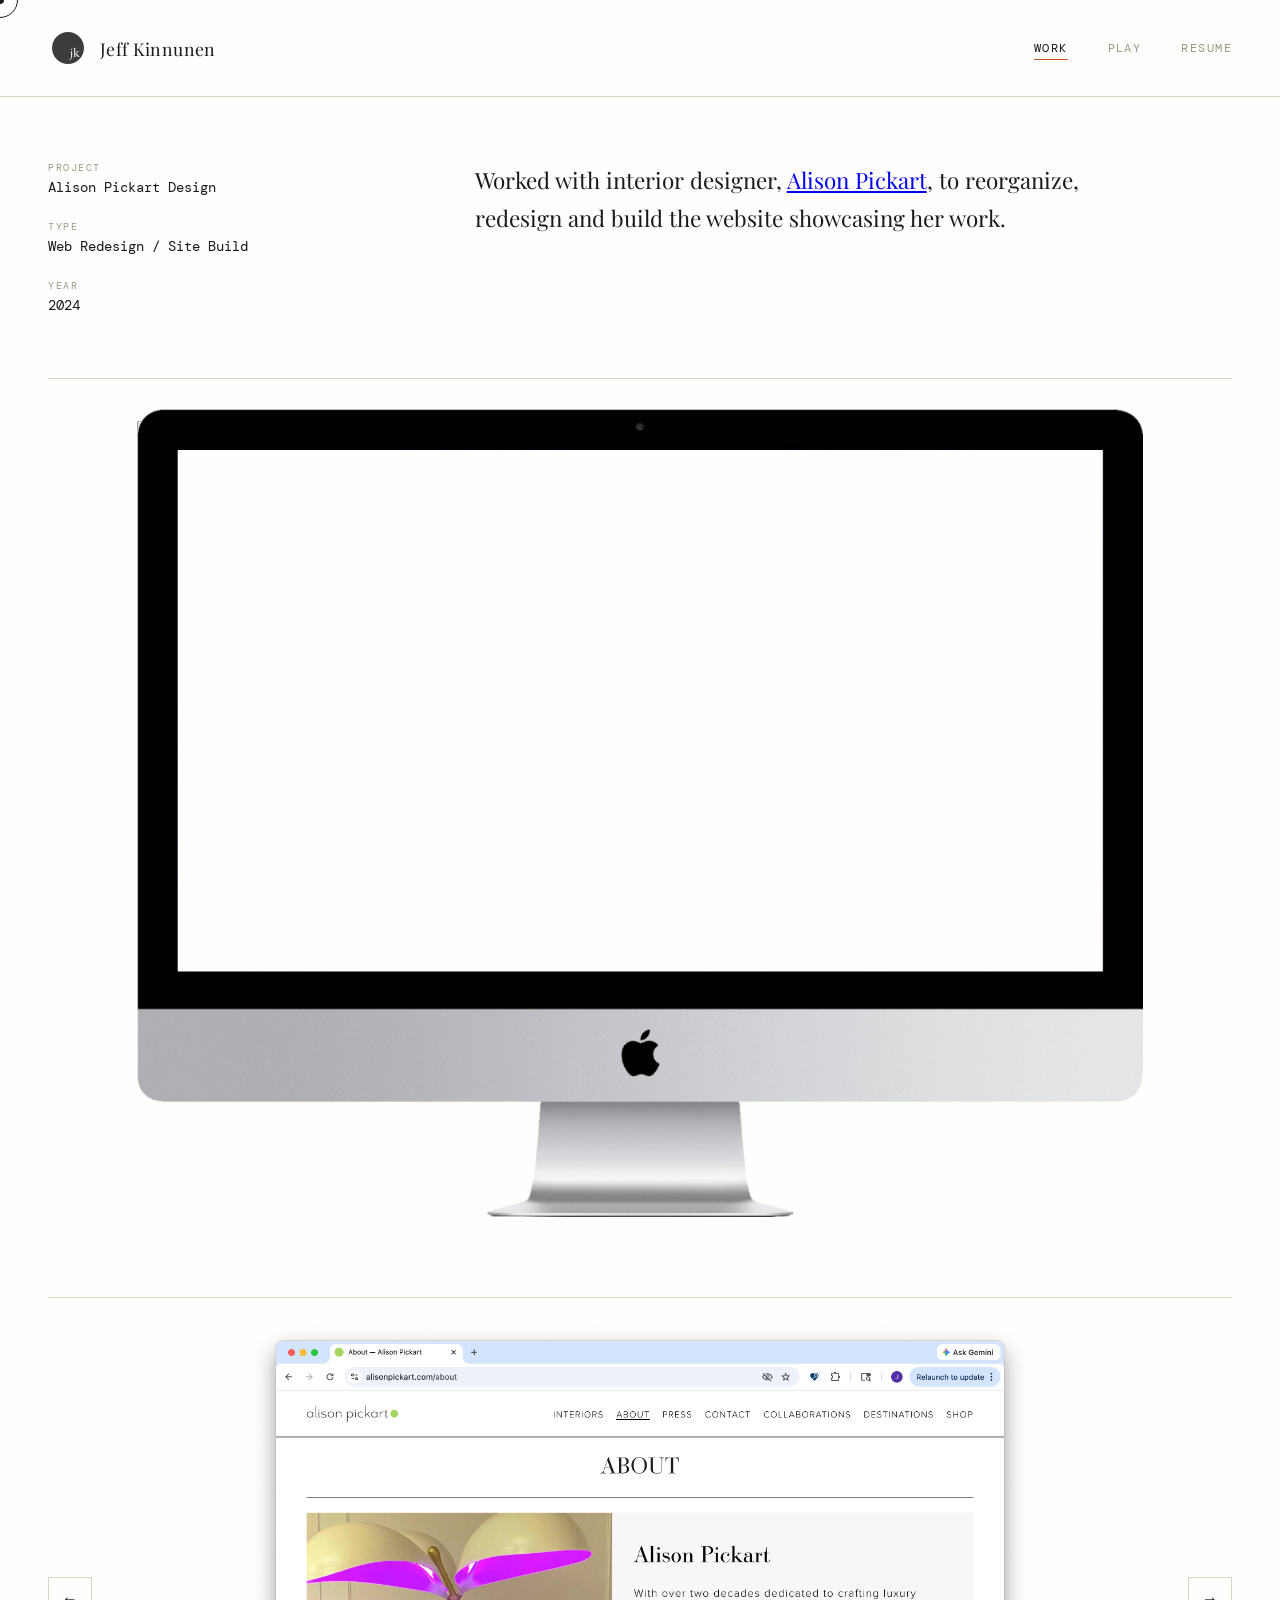
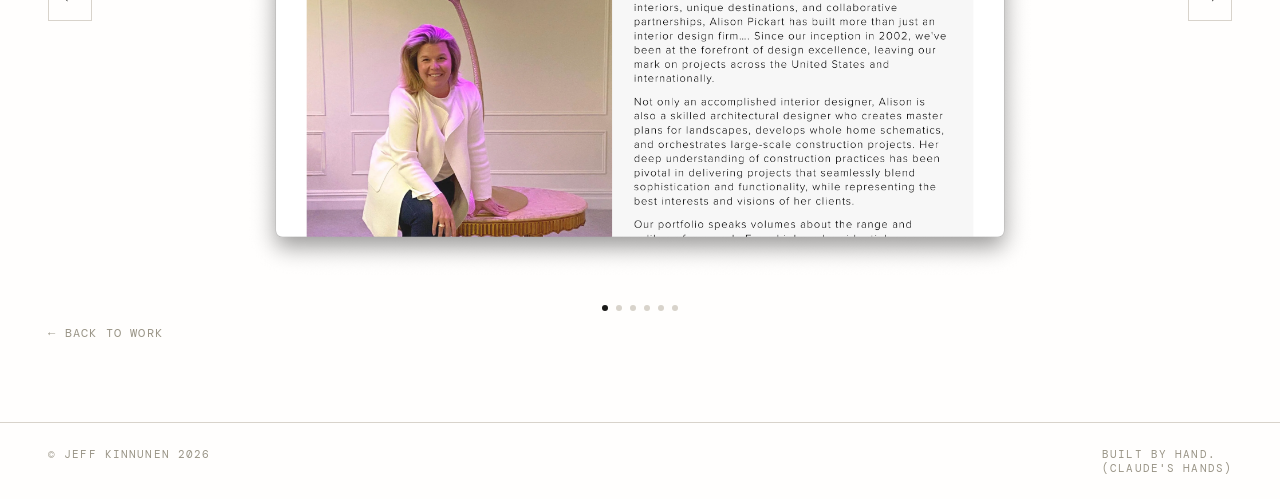
==== commit ed52a0a5: "Add files via upload" ====
--- a/alisonpickart.html
+++ b/alisonpickart.html
@@ -8,7 +8,7 @@
 </head>
 <body>
 
-  <site-header></site-header>
+  <site-header page="work"></site-header>
 
   <!-- INTRO -->
   <section class="project-intro">
@@ -55,22 +55,22 @@
     <div class="carousel-track-wrapper">
       <div class="carousel-track">
         <div class="carousel-slide">
-          <img src="images/APabout.png" alt="Lentils" />
+          <img src="images/APabout.png" alt="Alison Pickart — About page" />
         </div>
         <div class="carousel-slide">
-          <img src="images/APpress.png" alt="Edamame" />
+          <img src="images/APpress.png" alt="Alison Pickart — Press page" />
         </div>
         <div class="carousel-slide">
-          <img src="images/APcontact.png" alt="Quinoa" />
+          <img src="images/APcontact.png" alt="Alison Pickart — Contact page" />
         </div>
         <div class="carousel-slide">
-          <img src="images/APcollaborations.png" alt="Quinoa" />
+          <img src="images/APcollaborations.png" alt="Alison Pickart — Collaborations page" />
         </div>
         <div class="carousel-slide">
-          <img src="images/APdestinations.png" alt="Quinoa" />
+          <img src="images/APdestinations.png" alt="Alison Pickart — Destinations page" />
         </div>
         <div class="carousel-slide">
-          <img src="images/APshop.png" alt="Quinoa" />
+          <img src="images/APshop.png" alt="Alison Pickart — Shop page" />
         </div>
       </div>
     </div>
--- a/styles.css
+++ b/styles.css
@@ -29,6 +29,7 @@
   font-family: 'DM Mono', monospace;
   min-height: 100vh;
   cursor: none;
+  overflow-x: hidden;
 }
 
 /* ── FOOTER ──────────────────────────────────────────────── */
@@ -267,11 +268,6 @@
 .overlay-nav a:hover,
 .overlay-nav a.active { color: var(--accent); }
 
-/* ── RESPONSIVE ──────────────────────────────────────────── */
-@media (max-width: 768px) {
-  .desktop-nav { display: none; }
-  .hamburger   { display: flex; }
-}
 
 /* ── PAGE TITLE ──────────────────────────────────────────── */
 
@@ -447,14 +443,6 @@
 
 /* ── PROJECT PAGE ────────────────────────────────────────── */
 
-.project-hero {
-  position: relative;
-  width: 100%;
-  height: 70vh;
-  background: var(--border);
-  overflow: hidden;
-}
-
 .project-hero .placeholder-img {
   position: absolute;
   inset: 0;
@@ -667,6 +655,7 @@
 
 /* ── PFTW ────────────────────────────────────────────── */
 .project-hero {
+  position: relative;
   display: flex;
   align-items: center;
   justify-content: center;
@@ -689,7 +678,7 @@
   font-size: 3.5em;
   text-align: center;
   color: #fff;
-  font-family: 'futura', serif;
+  font-family: 'futura', sans-serif;
   will-change: transform;
   padding: 0;
   margin: 0;
@@ -731,7 +720,7 @@
 }
 
 .copybelow {
-  font-size: 0.35em;
+  font-size: .35em;
   line-height: 2em;
   display: block;
   margin-left: -18px;
@@ -1096,9 +1085,13 @@
 
 /* ── RESPONSIVE ──────────────────────────────────────────── */
 
-
 @media (hover: none), (pointer: coarse) {
   #cursor-dot, #cursor-ring { display: none; }
+}
+
+@media (max-width: 768px) {
+  .desktop-nav { display: none; }
+  .hamburger   { display: flex; }
 }
 
 @media (max-width: 768px) {
@@ -1130,6 +1123,7 @@
 @media (max-width: 768px) {
   .figma-embed          { padding: 0 24px 48px; }
   .figma-embed iframe   { height: 400px; }
+  .support-text { padding: 48px 24px 48px; }
 }
 
 @media (max-width: 480px) {
@@ -1145,4 +1139,9 @@
 
 @media (max-width: 480px) {
   .project-footnote { padding: 32px 24px 48px; }
+}
+
+@media (max-width: 480px) {
+.ml4 {
+  font-size: 1.5em;}
 }
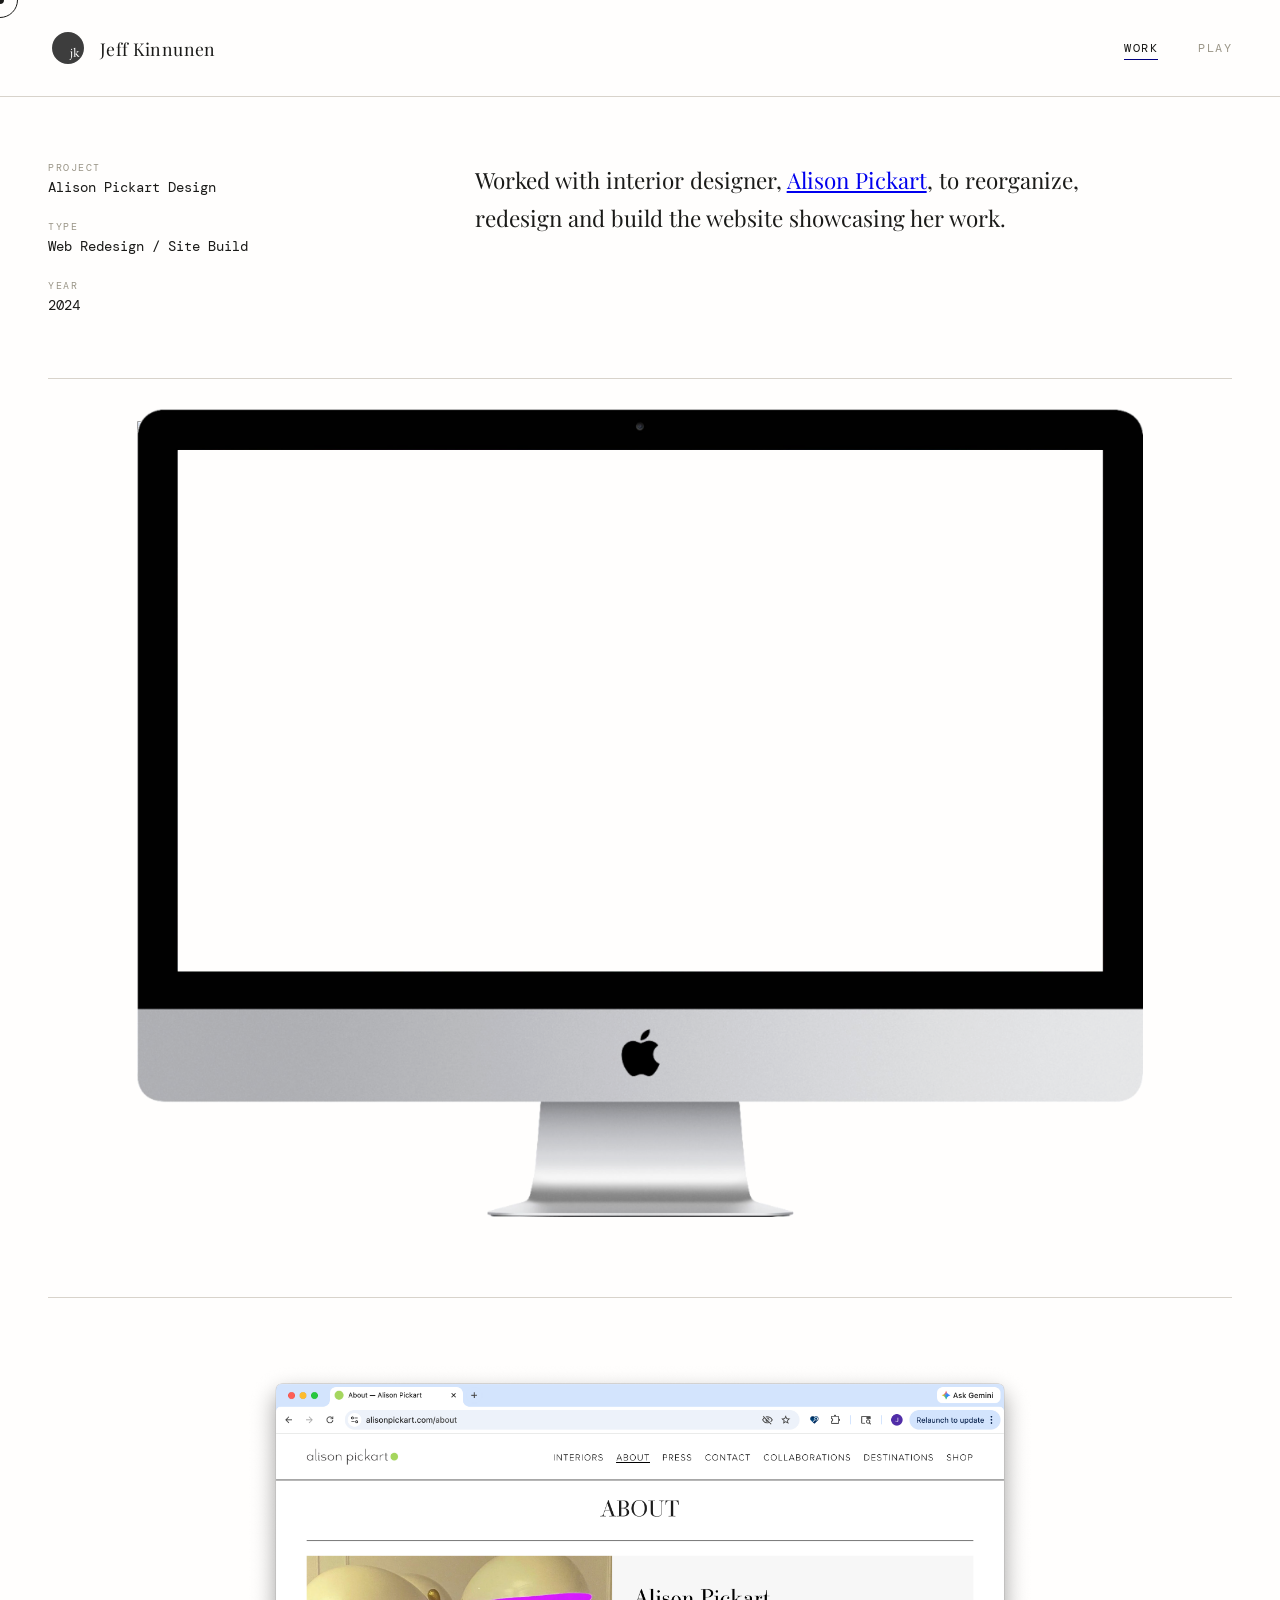
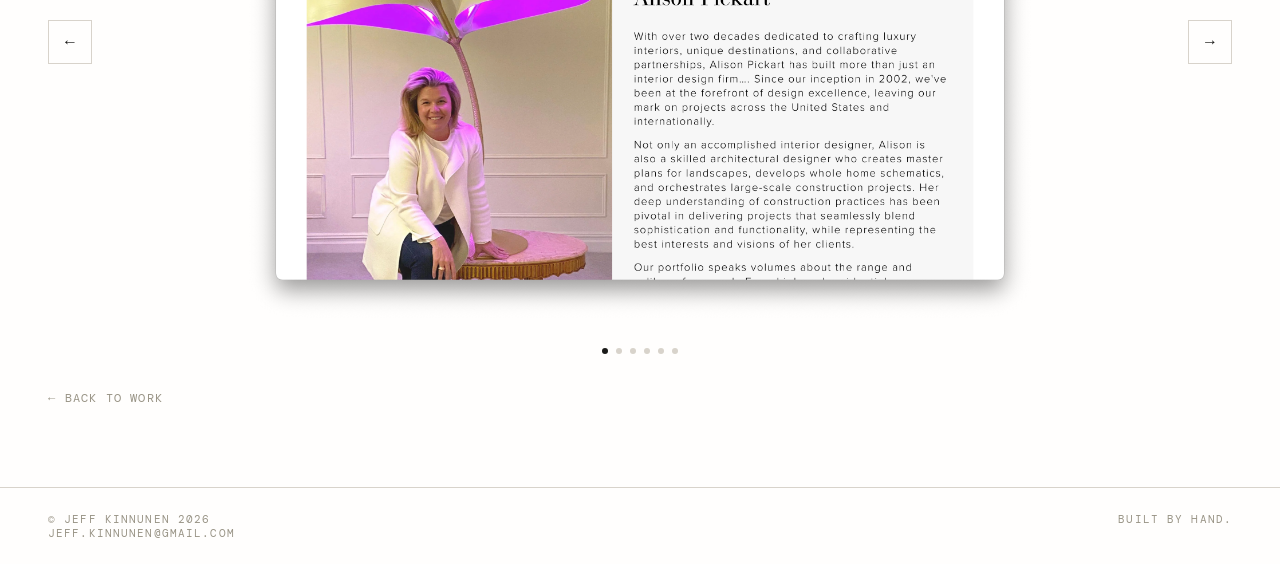
==== commit 29694317: "Add files via upload" ====
--- a/alisonpickart.html
+++ b/alisonpickart.html
@@ -48,8 +48,8 @@
   </section>
 
   <div class="project-divider"></div>
-<br>
-  <section class="project-section" id="social-content">
+
+  <section class="project-section" id="social-content" style="padding-top: 64px; padding-bottom: 64px;">
   <div class="carousel">
     <button class="carousel-btn carousel-btn--prev" aria-label="Previous">&#8592;</button>
     <div class="carousel-track-wrapper">
@@ -86,8 +86,6 @@
     </div>
   </div>
 </section>
-<br>
-<br>
   <!-- BACK LINK -->
   <div class="project-back">
     <a href="index.html">← Back to Work</a>
--- a/styles.css
+++ b/styles.css
@@ -14,7 +14,7 @@
 :root {
   --bg:      #fffefd;
   --ink:     #1A1A18;
-  --accent:  #C8502A;
+  --accent:  #000080;
   --muted:   #9A9587;
   --border:  #D8D3CB;
   --cursor-color: #1A1A18;
@@ -385,59 +385,79 @@
 
 .work-item:hover .overlay-label { transform: translateY(0); }
 
-/* ── PLAY PAGE COLLAGE ───────────────────────────────────── */
-
-.collage {
-  padding: 0 48px 80px;
-  display: grid;
-  grid-template-columns: repeat(12, 1fr);
-  grid-auto-rows: 80px;
-  gap: 2px;
-}
-
-.collage-item {
-  position: relative;
+/* ── PLAY PAGE LAMPSHADE GALLERY ─────────────────────────── */
+
+.lampshade-wrap {
+  height: 480px;
   overflow: hidden;
-  cursor: pointer;
-  animation: fadeUp 0.6s ease both;
-}
-
-/* Collage spanning rules — varied sizes for organic feel */
-.collage-item:nth-child(1)  { grid-column: span 5; grid-row: span 4; }
-.collage-item:nth-child(2)  { grid-column: span 7; grid-row: span 3; }
-.collage-item:nth-child(3)  { grid-column: span 4; grid-row: span 3; }
-.collage-item:nth-child(4)  { grid-column: span 3; grid-row: span 2; }
-.collage-item:nth-child(5)  { grid-column: span 7; grid-row: span 4; }
-.collage-item:nth-child(6)  { grid-column: span 5; grid-row: span 3; }
-.collage-item:nth-child(7)  { grid-column: span 4; grid-row: span 2; }
-.collage-item:nth-child(8)  { grid-column: span 3; grid-row: span 3; }
-.collage-item:nth-child(9)  { grid-column: span 5; grid-row: span 3; }
-
-.collage-item:nth-child(1) { animation-delay: 0.04s; }
-.collage-item:nth-child(2) { animation-delay: 0.08s; }
-.collage-item:nth-child(3) { animation-delay: 0.12s; }
-.collage-item:nth-child(4) { animation-delay: 0.16s; }
-.collage-item:nth-child(5) { animation-delay: 0.20s; }
-.collage-item:nth-child(6) { animation-delay: 0.24s; }
-.collage-item:nth-child(7) { animation-delay: 0.28s; }
-.collage-item:nth-child(8) { animation-delay: 0.32s; }
-.collage-item:nth-child(9) { animation-delay: 0.36s; }
-
-.collage-item:nth-child(odd)  .placeholder-img { background: #D8D4CE; }
-.collage-item:nth-child(even) .placeholder-img { background: #CECCD6; }
-.collage-item:nth-child(3n)   .placeholder-img { background: #CED6D2; }
-
-.collage-item:nth-child(odd)  .work-thumb { background: #D8D4CE; }
-.collage-item:nth-child(even) .work-thumb { background: #CECCD6; }
-.collage-item:nth-child(3n)   .work-thumb { background: #CED6D2; }
-
-.collage-item:hover .placeholder-img::after {
+  position: relative;
+  cursor: grab;
+  margin-bottom: 80px;
+  background: #000;
+}
+
+.lampshade-wrap.is-dragging { cursor: grabbing; }
+
+/* Black gradient overlays replace the mask so the fade colour is controllable */
+.lampshade-wrap::before,
+.lampshade-wrap::after {
   content: '';
   position: absolute;
-  inset: 0;
-  background: var(--ink);
-  opacity: 0.25;
-  transition: opacity 0.3s;
+  top: 0;
+  bottom: 0;
+  width: 12%;
+  z-index: 2;
+  pointer-events: none;
+}
+
+.lampshade-wrap::before {
+  left: 0;
+  background: linear-gradient(to right, #000 0%, transparent 100%);
+}
+
+.lampshade-wrap::after {
+  right: 0;
+  background: linear-gradient(to left, #000 0%, transparent 100%);
+}
+
+.lampshade-track {
+  display: flex;
+  align-items: stretch;
+  height: 100%;
+  gap: 3px;
+  will-change: transform;
+  user-select: none;
+  -webkit-user-select: none;
+}
+
+.lampshade-item {
+  flex-shrink: 0;
+  height: 100%;
+  overflow: hidden;
+  position: relative;
+}
+
+.lampshade-item img {
+  height: 100%;
+  width: auto;
+  display: block;
+  pointer-events: none;
+}
+
+.lampshade-label {
+  position: absolute;
+  bottom: 12px;
+  left: 12px;
+  font-size: 0.6rem;
+  letter-spacing: 0.1em;
+  text-transform: uppercase;
+  color: rgba(255, 255, 255, 0.75);
+  pointer-events: none;
+  white-space: nowrap;
+}
+
+@media (max-width: 768px) {
+  .lampshade-wrap { height: 300px; }
 }
 
 
@@ -577,6 +597,7 @@
   width: 100%;
   display: block;
   z-index: 2;
+  pointer-events: none;
 }
 
 .phone-screen {
@@ -645,6 +666,11 @@
   width: 100%;
   display: block;
   flex-shrink: 0;
+}
+
+.iwi-embed {
+  border: none;
+  display: block;
 }
 
 .desktop-screen img {
@@ -807,7 +833,8 @@
 .carousel-slide {
   min-width: 100%;
   display: flex;
-  justify-content: center;
+  flex-direction: column;
+  align-items: center;
 }
 
 .carousel-slide img {
@@ -815,6 +842,15 @@
   max-height: 560px;
   object-fit: contain;
   display: block;
+}
+
+.carousel-caption {
+  margin-top: 0.75rem;
+  font-size: 0.7rem;
+  letter-spacing: 0.1em;
+  text-transform: uppercase;
+  color: var(--muted);
+  text-align: center;
 }
 
 .carousel-btn {
@@ -1038,6 +1074,188 @@
   top: calc(50% + 28px);
 }
 
+/* ── TABBED PROJECT PAGE ─────────────────────────────────── */
+
+/* The nav's bottom border acts as the "desk" the folders sit on */
+.tab-nav {
+  display: flex;
+  align-items: flex-end;
+  gap: 4px;
+  padding: 0 48px;
+  border-bottom: 1px solid var(--border);
+  margin-bottom: 64px;
+  overflow-x: auto;
+  -webkit-overflow-scrolling: touch;
+  scrollbar-width: none;
+}
+
+.tab-nav::-webkit-scrollbar { display: none; }
+
+.tab-btn {
+  font-family: 'DM Mono', monospace;
+  font-size: 0.7rem;
+  letter-spacing: 0.12em;
+  text-transform: uppercase;
+  /* Inactive: slightly recessed background, full border including bottom */
+  background: var(--border);
+  color: var(--muted);
+  border: 1px solid var(--border);
+  border-radius: 4px 4px 0 0;
+  padding: 10px 20px;
+  margin-top: 8px;        /* inactive tabs sit lower */
+  cursor: none;
+  white-space: nowrap;
+  flex-shrink: 0;
+  position: relative;
+  transition: background 0.2s, color 0.2s;
+}
+
+.tab-btn:hover {
+  background: #e8e4dd;
+  color: var(--ink);
+}
+
+/* Active tab: lifted, page-colour fill, no bottom border, overlaps the nav line */
+.tab-btn.is-active {
+  background: var(--bg);
+  color: var(--ink);
+  border-color: var(--border);
+  border-bottom-color: var(--bg); /* hides the bottom border, merging with content */
+  margin-top: 0;                  /* sits at full height — visually "raised" */
+  margin-bottom: -1px;            /* overlaps the nav's bottom border */
+  padding: 14px 20px 11px;        /* slightly taller than inactive */
+}
+
+/* Coloured top edge on active tab — the key "this is selected" signal */
+.tab-btn.is-active::before {
+  content: '';
+  position: absolute;
+  top: 0;
+  left: 0;
+  right: 0;
+  height: 2px;
+  border-radius: 4px 4px 0 0;
+  background: var(--accent);
+}
+
+.tab-panel {
+  display: none;
+}
+
+.tab-panel.is-active {
+  display: block;
+  animation: fadeUp 0.35s ease both;
+}
+
+/* ── ENAMEL PIN PROJECT ──────────────────────────────────── */
+
+.pin-board-section {
+  padding: 48px 48px 80px;
+}
+
+.pin-section-label {
+  font-size: 0.7rem;
+  letter-spacing: 0.15em;
+  text-transform: uppercase;
+  color: var(--muted);
+  margin: 0 0 28px;
+}
+
+/* ── 3-column collection ── */
+.pin-collection {
+  display: grid;
+  grid-template-columns: repeat(3, 1fr);
+  gap: 2px;
+  padding: 0 0 80px;
+}
+
+.pin-collection-about {
+  display: flex;
+  flex-direction: column;
+}
+
+.pin-collection-about p {
+  font-family: 'DM Mono', monospace;
+  font-size: 0.85rem;
+  line-height: 1.8;
+  color: var(--muted);
+  padding: 32px 36px;
+}
+
+.pin-collection-about img {
+  flex: 1;
+  width: 100%;
+  object-fit: cover;
+  display: block;
+  min-height: 0;
+}
+
+.pin-collection-photo {
+  overflow: hidden;
+}
+
+.pin-collection-photo img {
+  width: 100%;
+  height: 100%;
+  object-fit: cover;
+  display: block;
+}
+
+.pin-board {
+  display: grid;
+  grid-template-columns: repeat(7, 1fr);
+  gap: 40px 28px;
+}
+
+.pin-item {
+  display: flex;
+  flex-direction: column;
+  align-items: center;
+  gap: 10px;
+  position: relative;
+  z-index: 0;
+}
+
+.pin-item:hover {
+  z-index: 10;
+}
+
+.pin-circle {
+  width: 100%;
+  aspect-ratio: 1;
+}
+
+.pin-circle img {
+  width: 100%;
+  height: 100%;
+  object-fit: contain;
+  display: block;
+  transition: transform 0.4s cubic-bezier(0.34, 1.4, 0.64, 1);
+}
+
+.pin-item:hover .pin-circle img {
+  transform: scale(2);
+}
+
+.pin-label {
+  font-size: 0.6rem;
+  letter-spacing: 0.12em;
+  text-transform: uppercase;
+  color: var(--muted);
+  text-align: center;
+}
+
+@media (max-width: 768px) {
+  .pin-board-section { padding: 24px 24px 48px; }
+  .pin-board { grid-template-columns: repeat(4, 1fr); gap: 28px 20px; }
+  .pin-collection { grid-template-columns: 1fr; }
+  .pin-collection-photo img { max-height: 400px; }
+}
+
+@media (max-width: 480px) {
+  .pin-board { grid-template-columns: repeat(3, 1fr); }
+}
+
 /* ── HERO TEXT ───────────────────────────────────────────── */
 .project-hero {
   display: flex;
@@ -1108,16 +1326,7 @@
   nav             { gap: 20px; }
   .page-title     { padding: 36px 24px 20px; }
   .work-grid      { padding: 0 24px 48px; }
-  .collage        { padding: 0 24px 48px; grid-template-columns: repeat(6, 1fr); }
-  .collage-item:nth-child(1) { grid-column: span 3; grid-row: span 3; }
-  .collage-item:nth-child(2) { grid-column: span 3; grid-row: span 2; }
-  .collage-item:nth-child(3) { grid-column: span 2; grid-row: span 2; }
-  .collage-item:nth-child(4) { grid-column: span 4; grid-row: span 2; }
-  .collage-item:nth-child(5) { grid-column: span 6; grid-row: span 3; }
-  .collage-item:nth-child(6) { grid-column: span 3; grid-row: span 2; }
-  .collage-item:nth-child(7) { grid-column: span 3; grid-row: span 2; }
-  .collage-item:nth-child(8) { grid-column: span 2; grid-row: span 3; }
-  .collage-item:nth-child(9) { grid-column: span 4; grid-row: span 3; }
+  .lampshade-wrap { height: 260px; }
 }
 
 @media (max-width: 768px) {
